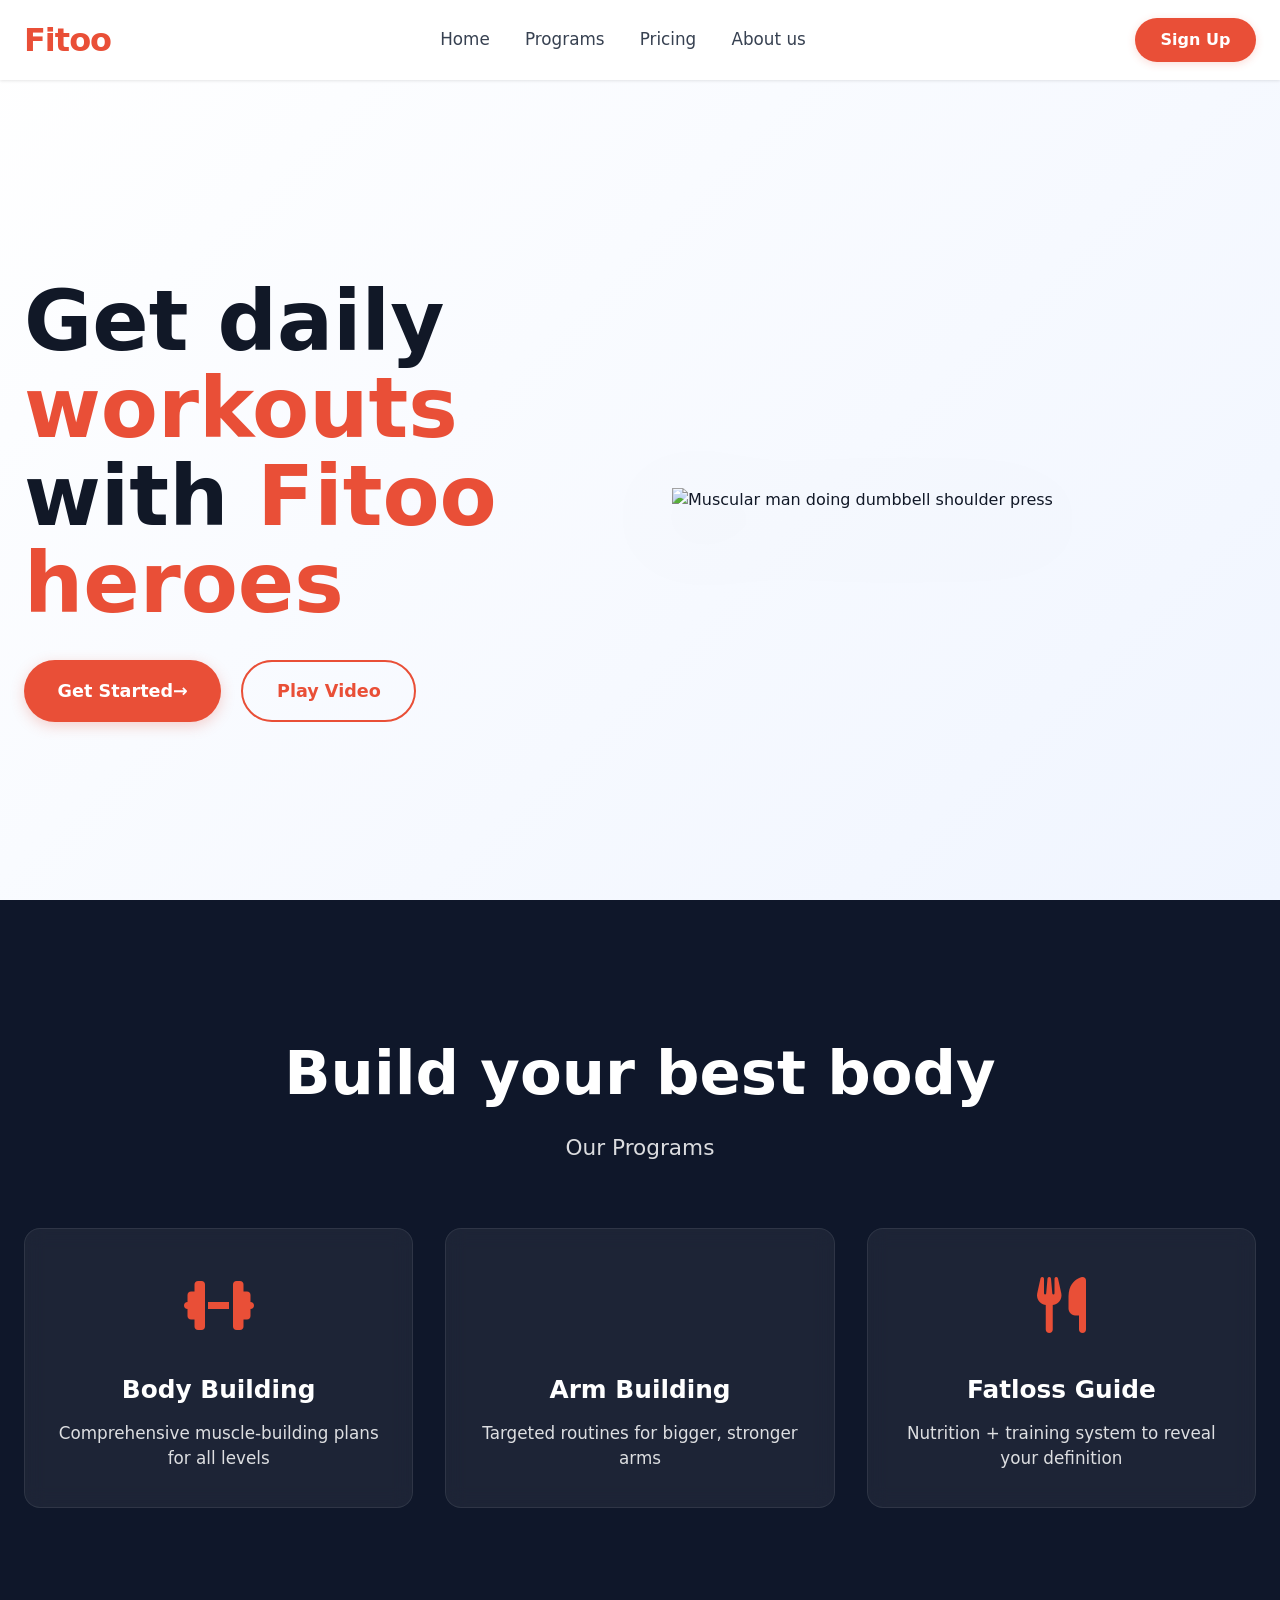
==== frontend/index.html @ 147944bf "home page design done" ====
<!DOCTYPE html>
<html lang="en">
<head>
  <meta charset="UTF-8" />
  <meta name="viewport" content="width=device-width, initial-scale=1.0"/>
  <title>Fitoo - Daily Workouts & Fitness Programs</title>
  <link rel="stylesheet" href="https://cdnjs.cloudflare.com/ajax/libs/font-awesome/6.5.0/css/all.min.css"/>
  <link rel="stylesheet" href="styles.css"/>
</head>
<body>

  <header class="header">
    <div class="container">
      <div class="logo">Fitoo</div>

      <input type="checkbox" id="nav-toggle" class="nav-toggle"/>
      <label for="nav-toggle" class="nav-toggle-label">
        <span></span>
      </label>

      <nav class="main-nav">
        <a href="index.html">Home</a>
        <a href="programs.html">Programs</a>
        <a href="price.html">Pricing</a>
        <a href="about.html">About us</a>
        <a href="signup.html" class="btn-signup mobile-signup">Sign Up</a>
      </nav>

      <a href="#" class="btn-signup desktop-signup">Sign Up</a>
    </div>
  </header>

  <main>
    <section class="hero">
      <div class="container">
        <div class="hero-grid">
          <div class="hero-content">
            <h1>Get daily <span>workouts</span><br>with <span>Fitoo heroes</span></h1>
            <div class="hero-buttons">
              <a href="#" class="btn btn-primary">Get Started <span>→</span></a>
              <a href="#" class="btn btn-outline">Play Video</a>
            </div>
          </div>

          <div class="hero-image-wrapper">
            <img 
              src="https://images.unsplash.com/photo-1583454110551-21f2fa2afe61?w=800&auto=format&fit=crop&q=80" 
              alt="Muscular man doing dumbbell shoulder press"
              loading="lazy"
            />
          </div>
        </div>
      </div>
    </section>

    <section class="programs">
      <div class="container">
        <h2>Build your best body</h2>
        <p class="section-subtitle">Our Programs</p>

        <div class="program-cards">
          <div class="card">
            <div class="card-icon"><i class="fas fa-dumbbell"></i></div>
            <h3>Body Building</h3>
            <p>Comprehensive muscle-building plans for all levels</p>
          </div>
          <div class="card">
            <div class="card-icon"><i class="fas fa-biceps"></i></div>
            <h3>Arm Building</h3>
            <p>Targeted routines for bigger, stronger arms</p>
          </div>
          <div class="card">
            <div class="card-icon"><i class="fas fa-utensils"></i></div>
            <h3>Fatloss Guide</h3>
            <p>Nutrition + training system to reveal your definition</p>
          </div>
        </div>
      </div>
    </section>
  </main>

</body>
</html>
---- frontend/styles.css ----
* {
  margin: 0;
  padding: 0;
  box-sizing: border-box;
}

body {
  font-family: system-ui, -apple-system, BlinkMacSystemFont, sans-serif;
  background: #f9fafb;
  color: #111827;
  line-height: 1.5;
}

.container {
  width: 100%;
  max-width: 1280px;
  margin: 0 auto;
  padding: 0 1.5rem;
}

/* ─── Header ──────────────────────────────────────────────── */
.header {
  position: fixed;
  top: 0;
  left: 0;
  right: 0;
  height: 80px;
  background: white;
  box-shadow: 0 1px 3px rgba(0,0,0,0.1);
  z-index: 1000;
}

.header .container {
  height: 100%;
  display: flex;
  align-items: center;
  justify-content: space-between;
}

.logo {
  font-size: 2rem;
  font-weight: 800;
  color: #e94f37;
  letter-spacing: -1px;
}

.main-nav {
  display: flex;
  align-items: center;
  gap: 2.2rem;
}

.main-nav a {
  color: #374151;
  text-decoration: none;
  font-weight: 500;
  font-size: 1.05rem;
  transition: color 0.2s;
}

.main-nav a:hover {
  color: #e94f37;
}

.btn-signup {
  background: #e94f37;
  color: white;
  padding: 0.65rem 1.6rem;
  border-radius: 9999px;
  font-weight: 600;
  text-decoration: none;
  box-shadow: 0 2px 8px rgba(233,79,55,0.2);
  transition: all 0.22s;
}

.btn-signup:hover {
  background: #d6402a;
  transform: translateY(-1px);
  box-shadow: 0 4px 14px rgba(233,79,55,0.3);
}

.desktop-signup { display: block; }
.mobile-signup   { display: none; }

/* Hamburger */
.nav-toggle,
.nav-toggle-label {
  display: none;
}

/* ─── Hero ────────────────────────────────────────────────── */
.hero {
  min-height: 100vh;
  background: linear-gradient(135deg, #ffffff 0%, #f0f5ff 100%);
  padding-top: 100px;
  display: flex;
  align-items: center;
}

.hero-grid {
  display: grid;
  grid-template-columns: 1fr 1fr;
  gap: 4rem;
  align-items: center;
}

.hero h1 {
  font-size: clamp(2.8rem, 7vw, 5.2rem);
  font-weight: 800;
  line-height: 1.05;
  margin-bottom: 2rem;
}

.hero h1 span {
  color: #e94f37;
}

.hero-buttons {
  display: flex;
  gap: 1.25rem;
  flex-wrap: wrap;
}

.btn {
  display: inline-flex;
  align-items: center;
  justify-content: center;
  padding: 1rem 2.1rem;
  border-radius: 9999px;
  font-size: 1.1rem;
  font-weight: 600;
  text-decoration: none;
  transition: all 0.25s;
  cursor: pointer;
}

.btn-primary {
  background: #e94f37;
  color: white;
  box-shadow: 0 4px 14px rgba(233,79,55,0.25);
}

.btn-primary:hover {
  background: #d33e28;
  transform: translateY(-2px);
  box-shadow: 0 8px 24px rgba(233,79,55,0.35);
}

.btn-outline {
  border: 2px solid #e94f37;
  color: #e94f37;
}

.btn-outline:hover {
  background: #e94f37;
  color: white;
}

.hero-image-wrapper {
  position: relative;
}

.hero-image-wrapper img {
  width: 100%;
  height: auto;
  object-fit: contain;
  filter: drop-shadow(0 20px 40px rgba(0,0,0,0.18));
}

/* ─── Programs ────────────────────────────────────────────── */
.programs {
  background: #0f172a;
  color: white;
  padding: 8rem 0 6rem;
  text-align: center;
}

.programs h2 {
  font-size: clamp(2.5rem, 6vw, 3.8rem);
  font-weight: 800;
  margin-bottom: 0.8rem;
}

.section-subtitle {
  font-size: 1.35rem;
  opacity: 0.85;
  margin-bottom: 4rem;
}

.program-cards {
  display: grid;
  grid-template-columns: repeat(auto-fit, minmax(260px, 1fr));
  gap: 2rem;
}

.card {
  background: rgba(255,255,255,0.06);
  backdrop-filter: blur(10px);
  border: 1px solid rgba(255,255,255,0.08);
  border-radius: 16px;
  padding: 2.2rem 1.6rem;
  transition: all 0.3s ease;
}

.card:hover {
  transform: translateY(-10px);
  background: rgba(233,79,55,0.08);
  border-color: #e94f37;
}

.card-icon {
  font-size: 3.5rem;
  color: #e94f37;
  margin-bottom: 1.4rem;
}

.card h3 {
  font-size: 1.55rem;
  margin-bottom: 0.8rem;
}

.card p {
  opacity: 0.85;
  font-size: 1.05rem;
}

/* ─── Responsive ──────────────────────────────────────────── */
@media (max-width: 1024px) {
  .hero-grid {
    gap: 3rem;
  }
}

@media (max-width: 840px) {
  .hero {
    padding-top: 120px;
    min-height: auto;
    padding-bottom: 5rem;
  }

  .hero-grid {
    grid-template-columns: 1fr;
    text-align: center;
  }

  .hero-buttons {
    justify-content: center;
  }

  .hero-image-wrapper {
    max-width: 420px;
    margin: 2.5rem auto 0;
  }
}

@media (max-width: 768px) {
  .main-nav {
    display: none;
    position: absolute;
    top: 80px;
    left: 0;
    right: 0;
    background: white;
    flex-direction: column;
    padding: 2rem;
    box-shadow: 0 4px 12px rgba(0,0,0,0.1);
  }

  .main-nav a {
    margin: 1rem 0;
    font-size: 1.3rem;
    text-align: center;
  }

  .desktop-signup { display: none; }
  .mobile-signup   { display: block; margin: 1.5rem auto 0; width: fit-content; }

  .nav-toggle-label {
    display: flex;
    flex-direction: column;
    justify-content: space-between;
    width: 32px;
    height: 22px;
    cursor: pointer;
  }

  .nav-toggle-label span,
  .nav-toggle-label span::before,
  .nav-toggle-label span::after {
    content: '';
    height: 3px;
    width: 100%;
    background: #374151;
    border-radius: 3px;
    transition: all 0.3s;
  }

  .nav-toggle-label span::before { transform: translateY(-9px); }
  .nav-toggle-label span::after  { transform: translateY(6px); }

  .nav-toggle:checked ~ .main-nav {
    display: flex;
  }

  .nav-toggle:checked + .nav-toggle-label span {
    background: transparent;
  }

  .nav-toggle:checked + .nav-toggle-label span::before {
    transform: rotate(45deg) translate(7px, 7px);
  }

  .nav-toggle:checked + .nav-toggle-label span::after {
    transform: rotate(-45deg) translate(5px, -5px);
  }

  .programs {
    padding: 6rem 0 4rem;
  }
}

@media (max-width: 480px) {
  .hero h1 {
    font-size: clamp(2.4rem, 9vw, 3.6rem);
  }

  .btn {
    padding: 0.9rem 1.8rem;
    font-size: 1rem;
  }

  .card {
    padding: 1.8rem 1.3rem;
  }
}
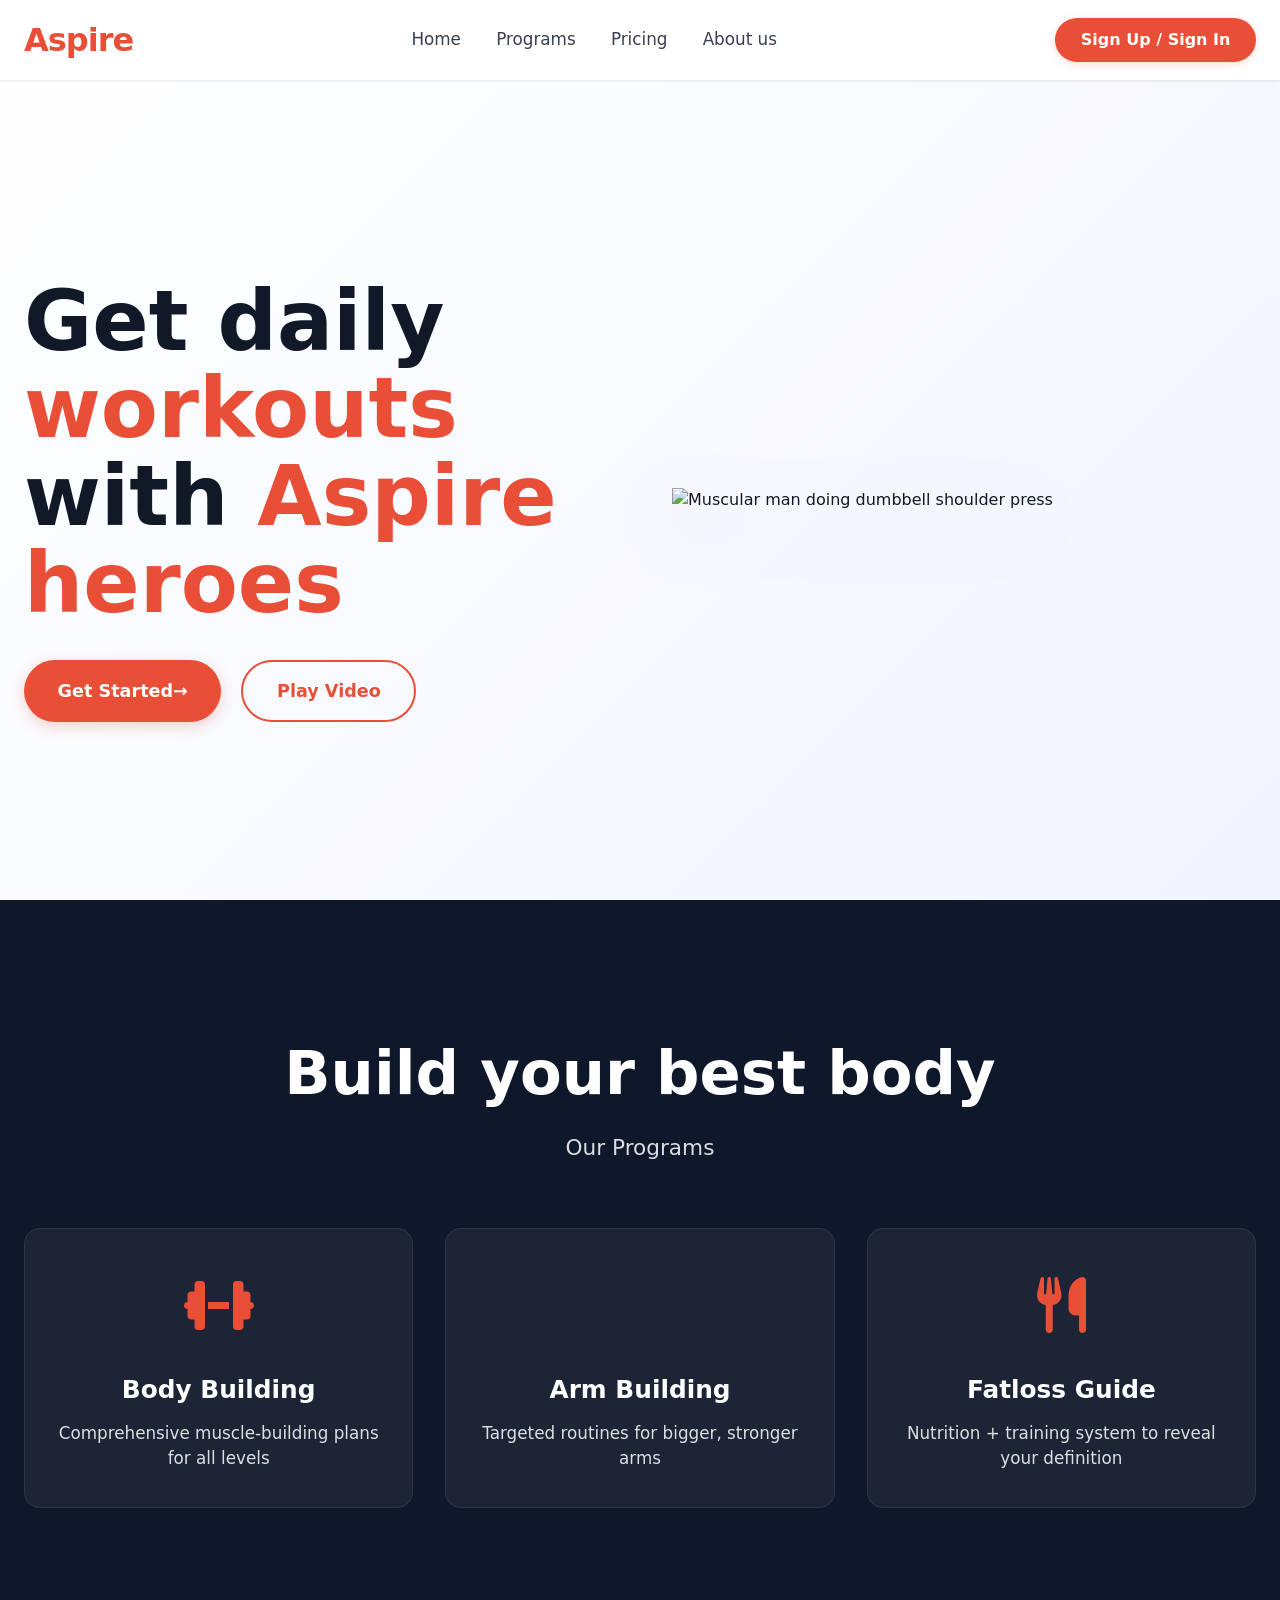
==== commit c953cdeb: "front end develop done, still few things to fix" ====
--- a/frontend/index.html
+++ b/frontend/index.html
@@ -1,83 +1,84 @@
 <!DOCTYPE html>
 <html lang="en">
 <head>
-  <meta charset="UTF-8" />
-  <meta name="viewport" content="width=device-width, initial-scale=1.0"/>
-  <title>Fitoo - Daily Workouts & Fitness Programs</title>
-  <link rel="stylesheet" href="https://cdnjs.cloudflare.com/ajax/libs/font-awesome/6.5.0/css/all.min.css"/>
-  <link rel="stylesheet" href="styles.css"/>
+    <meta charset="UTF-8" />
+    <meta name="viewport" content="width=device-width, initial-scale=1.0"/>
+    <title>Aspire - Daily Workouts & Fitness Programs</title>
+    <link rel="stylesheet" href="https://cdnjs.cloudflare.com/ajax/libs/font-awesome/6.5.0/css/all.min.css"/>
+    <link rel="stylesheet" href="styles.css"/>
 </head>
 <body>
+    <header class="header">
+        <div class="container">
+        <div class="logo">Aspire</div>
 
-  <header class="header">
-    <div class="container">
-      <div class="logo">Fitoo</div>
+        <input type="checkbox" id="nav-toggle" class="nav-toggle"/>
+        <label for="nav-toggle" class="nav-toggle-label">
+            <span></span>
+        </label>
 
-      <input type="checkbox" id="nav-toggle" class="nav-toggle"/>
-      <label for="nav-toggle" class="nav-toggle-label">
-        <span></span>
-      </label>
+        <nav class="main-nav">
+            <a href="index.html">Home</a>
+            <a href="programs.html">Programs</a>
+            <a href="price.html">Pricing</a>
+            <a href="about.html">About us</a>
+            <a href="signIn.html" class="btn-signup mobile-signup">Sign Up / sign In</a>
+        </nav>
 
-      <nav class="main-nav">
-        <a href="index.html">Home</a>
-        <a href="programs.html">Programs</a>
-        <a href="price.html">Pricing</a>
-        <a href="about.html">About us</a>
-        <a href="signup.html" class="btn-signup mobile-signup">Sign Up</a>
-      </nav>
+        <a href="signIn.html" class="btn-signup desktop-signup">Sign Up / Sign In</a>
+        </div>
+    </header>
 
-      <a href="#" class="btn-signup desktop-signup">Sign Up</a>
-    </div>
-  </header>
+    <main>
+        <section class="hero">
+            <div class="container">
+                <div class="hero-grid">
+                    <div class="hero-content">
+                        <h1>Get daily <span>workouts</span><br>with <span>Aspire heroes</span></h1>
+                        <div class="hero-buttons">
+                        <a href="#" class="btn btn-primary">Get Started <span>→</span></a>
+                        <a href="#" class="btn btn-outline">Play Video</a>
+                        </div>
+                    </div>
 
-  <main>
-    <section class="hero">
-      <div class="container">
-        <div class="hero-grid">
-          <div class="hero-content">
-            <h1>Get daily <span>workouts</span><br>with <span>Fitoo heroes</span></h1>
-            <div class="hero-buttons">
-              <a href="#" class="btn btn-primary">Get Started <span>→</span></a>
-              <a href="#" class="btn btn-outline">Play Video</a>
+                    <div class="hero-image-wrapper">
+                        <img 
+                        src="https://images.unsplash.com/photo-1583454110551-21f2fa2afe61?w=800&auto=format&fit=crop&q=80" 
+                        alt="Muscular man doing dumbbell shoulder press"
+                        loading="lazy"
+                        />
+                    </div>
+                </div>
             </div>
-          </div>
+        </section>
 
-          <div class="hero-image-wrapper">
-            <img 
-              src="https://images.unsplash.com/photo-1583454110551-21f2fa2afe61?w=800&auto=format&fit=crop&q=80" 
-              alt="Muscular man doing dumbbell shoulder press"
-              loading="lazy"
-            />
-          </div>
-        </div>
-      </div>
-    </section>
+        <section class="programs">
+            <div class="container">
+                <h2>Build your best body</h2>
+                <p class="section-subtitle">Our Programs</p>
 
-    <section class="programs">
-      <div class="container">
-        <h2>Build your best body</h2>
-        <p class="section-subtitle">Our Programs</p>
+                <div class="program-cards">
+                    <div class="card">
+                        <div class="card-icon"><i class="fas fa-dumbbell"></i></div>
+                        <h3>Body Building</h3>
+                        <p>Comprehensive muscle-building plans for all levels</p>
+                    </div>
+                    <div class="card">
+                        <div class="card-icon"><i class="fas fa-biceps"></i></div>
+                        <h3>Arm Building</h3>
+                        <p>Targeted routines for bigger, stronger arms</p>
+                    </div>
+                    <div class="card">
+                        <div class="card-icon"><i class="fas fa-utensils"></i></div>
+                        <h3>Fatloss Guide</h3>
+                        <p>Nutrition + training system to reveal your definition</p>
+                    </div>
+                </div>
+            </div>
+        </section>
+    </main>
 
-        <div class="program-cards">
-          <div class="card">
-            <div class="card-icon"><i class="fas fa-dumbbell"></i></div>
-            <h3>Body Building</h3>
-            <p>Comprehensive muscle-building plans for all levels</p>
-          </div>
-          <div class="card">
-            <div class="card-icon"><i class="fas fa-biceps"></i></div>
-            <h3>Arm Building</h3>
-            <p>Targeted routines for bigger, stronger arms</p>
-          </div>
-          <div class="card">
-            <div class="card-icon"><i class="fas fa-utensils"></i></div>
-            <h3>Fatloss Guide</h3>
-            <p>Nutrition + training system to reveal your definition</p>
-          </div>
-        </div>
-      </div>
-    </section>
-  </main>
+    <script src="scripts.js"></script>
 
 </body>
 </html>
